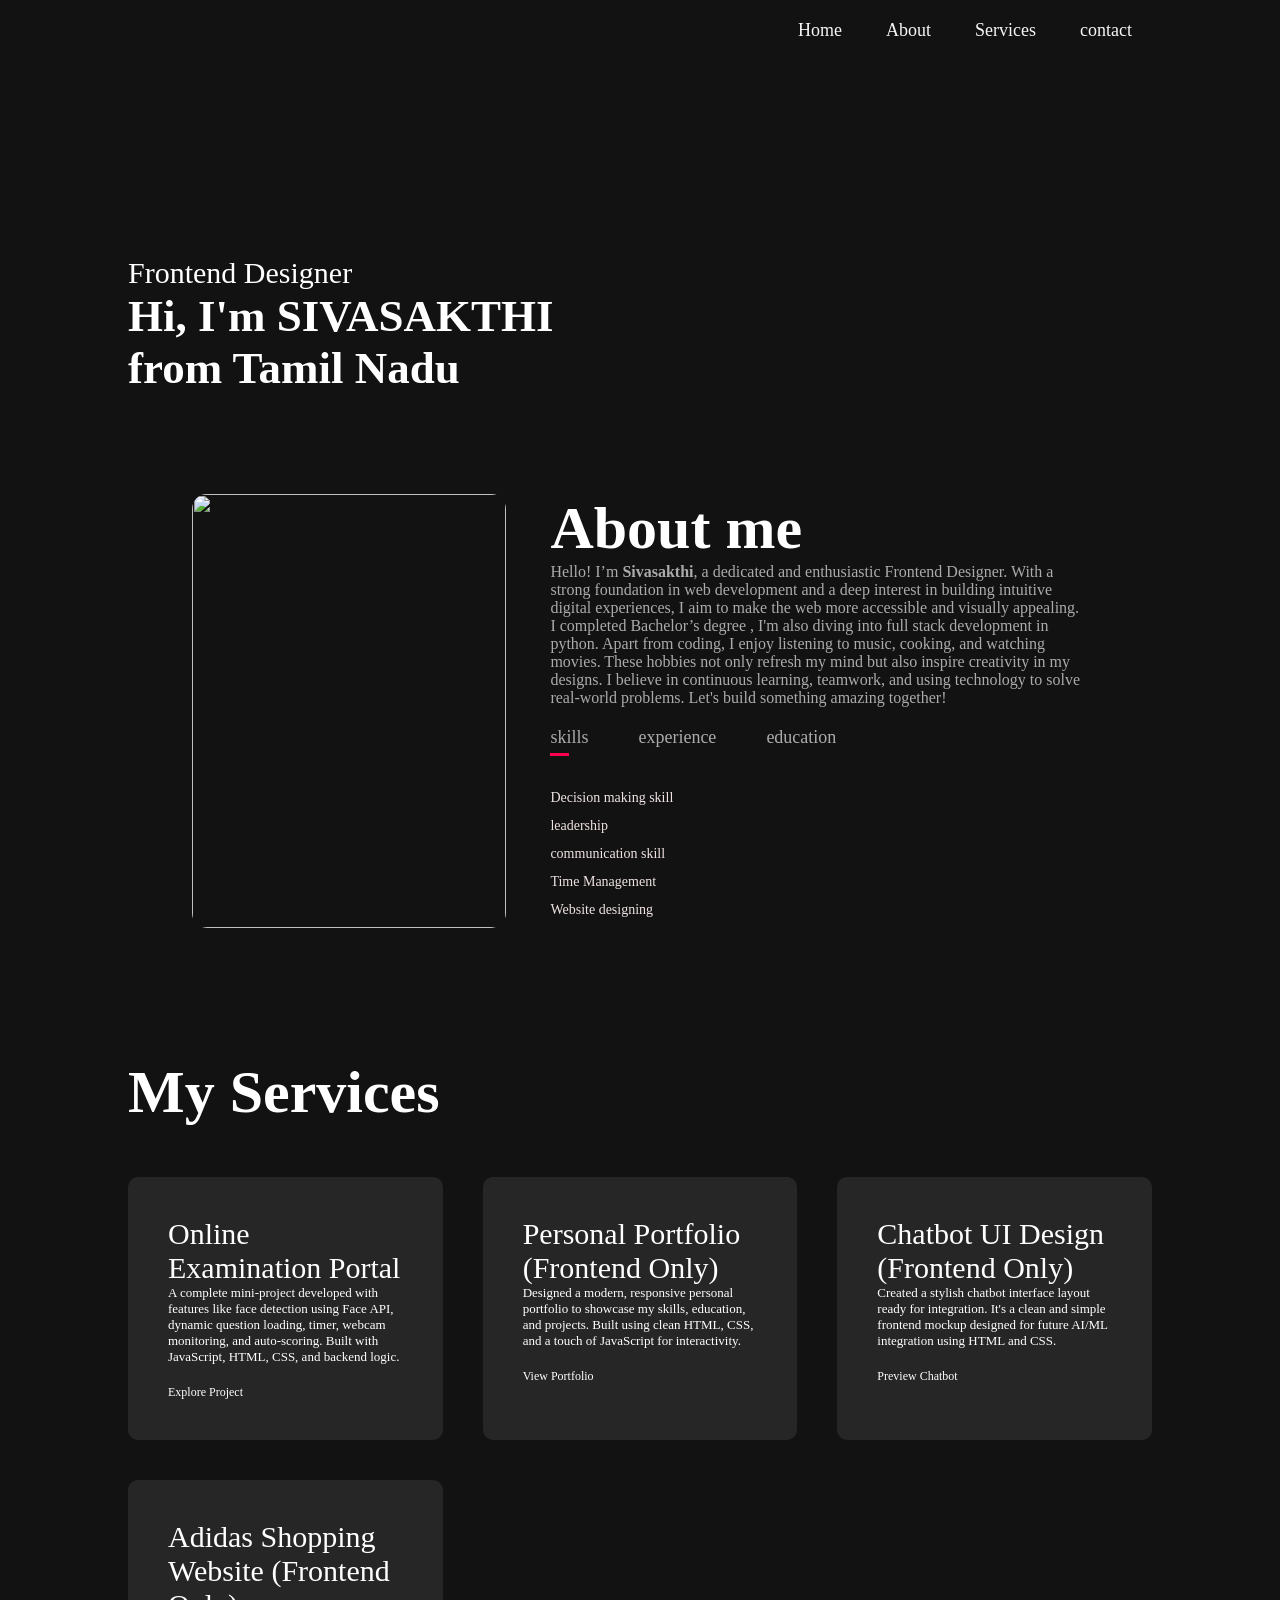
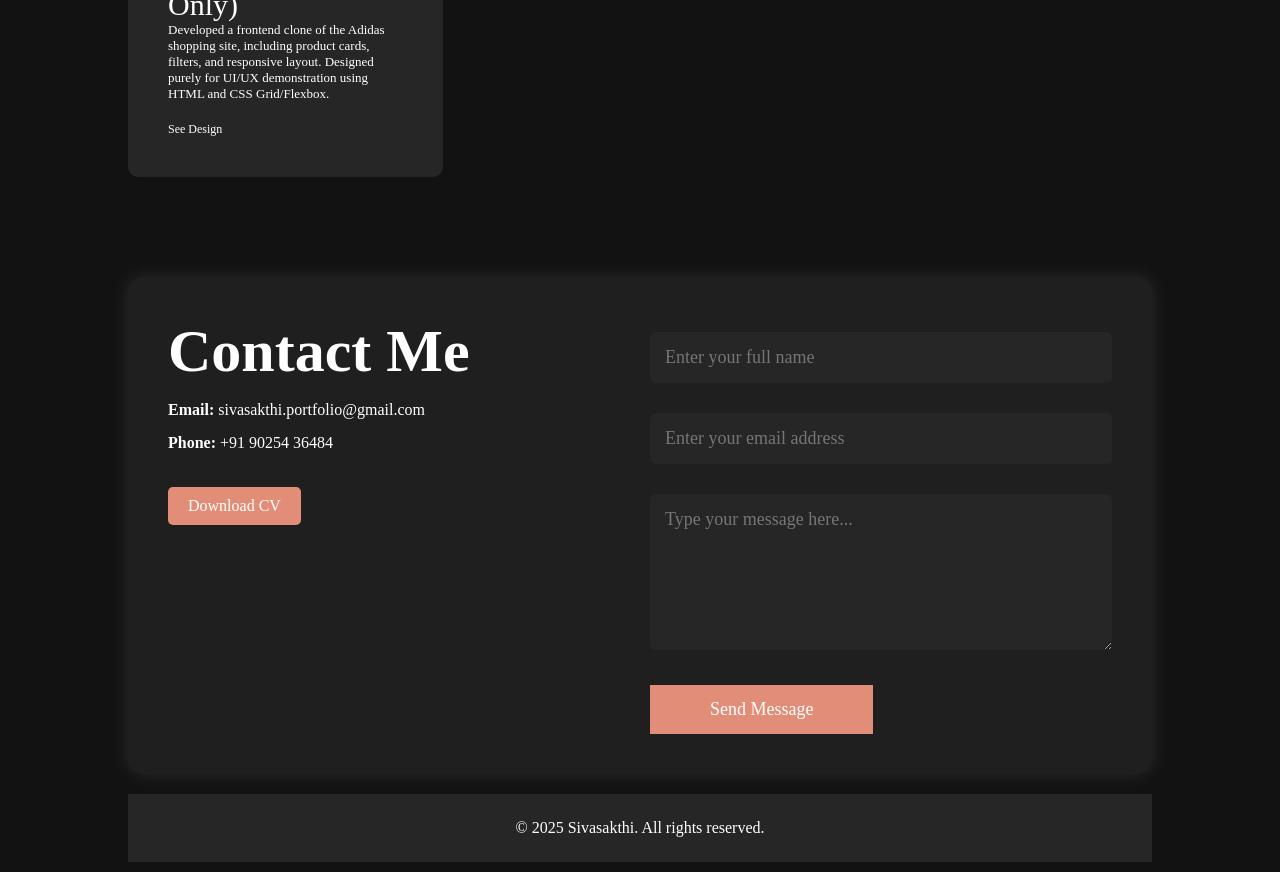
==== index.html @ 2603a2e5 "Fix Vercel 404 by moving index.html to root" ====
<html lang="en">
<head>
    <meta charset="UTF-8">
    <meta name="viewport" content="width=device-width, initial-scale=1.0">
    <title> Personal Portfolio website</title>
    <link rel="stylesheet" href="style.css">
    <link rel="stylesheet" href="scr">
</head>
<body>
    <div id="header">
        <div class="container">
            <nav>
               <h1></h1>
               <ul>
                   <li><a href="#header">Home</a></li>
                   <li><a href="#About">About</a></li>
                   <li><a href="#Services">Services</a></li>
                   <li><a href="#contact">contact</a></li>
               </ul>
            </nav>
            <div class="header-text">
                <p>Frontend Designer</p>
                <h2>Hi, I'm <span>SIVASAKTHI</span><br> from Tamil Nadu</h2>
            </div>
        </div>
    </div>
    <div id="About">
        <div class="container">
            <div class="row">
                <div class="about-col-1">
                    <img src="img/gro.PNG" alt="">
                </div>
                <div class="about-col-2">
                    <h1 class="sub-title">About me</h1>
                    <p>Hello! I’m <strong>Sivasakthi</strong>, a dedicated and enthusiastic Frontend Designer. With a strong foundation in web development and a deep interest in building intuitive digital experiences, I aim to make the web more accessible and visually appealing. I completed  Bachelor’s degree , I'm  also diving into full stack development in python. 
                     Apart from coding, I enjoy listening to music, cooking, and watching movies. These hobbies not only refresh my mind but also inspire creativity in my designs. I believe in continuous learning, teamwork, and using technology to solve real-world problems. Let's build something amazing together!</p>
                    <div class="tab-titles">
                      <p class="tab-links active-link" onclick="opentab('skills', event)">skills</p>
                      <p class="tab-links" onclick="opentab('experience', event)">experience</p>
                      <p class="tab-links" onclick="opentab('education', event)">education</p>
                    </div>
                <div class="tab-contents active-tab" id="skills">
                    <ul>
                        <li><span>Decision making skill</span></li>
                        <li><span>leadership</span></li>
                        <li><span>communication skill</span></li>
                        <li><span>Time Management</span></li>
                         <li><span>Website designing</span></li>
                    </ul>
                </div>
                <div class="tab-contents" id="experience">
                    <ul>
                        <li><span>NO Experience</span></li>
                    </ul>
                </div>
                <div class="tab-contents" id="education">
                    <ul>
                        <li><span>School</span><br>I completed my schooling from N.V.K.S Hr Secondary School</li>
                        <li><span>College</span> <br>Bachelor Degree in EEE from Amrita college of Engineering</li>
                        <li><span>Course</span><br>currently Learning Advanced full stack Development in python</li>
                    </ul>
                </div>
                </div>
            </div>
        </div>
    </div>
    <div id="Services">
        <div class="container">
            <h1 class="sub-title"> My Services</h1>
            <div class="services-list">
    <div>
        <h2>Online Examination Portal</h2>
        <p>A complete mini-project developed with features like face detection using Face API, dynamic question loading, timer, webcam monitoring, and auto-scoring. Built with JavaScript, HTML, CSS, and backend logic.</p>
        <a href="#">Explore Project</a>
    </div>
    <div>
        <h2>Personal Portfolio (Frontend Only)</h2>
        <p>Designed a modern, responsive personal portfolio to showcase my skills, education, and projects. Built using clean HTML, CSS, and a touch of JavaScript for interactivity.</p>
        <a href="#">View Portfolio</a>
    </div>
    <div>
        <h2>Chatbot UI Design (Frontend Only)</h2>
        <p>Created a stylish chatbot interface layout ready for integration. It's a clean and simple frontend mockup designed for future AI/ML integration using HTML and CSS.</p>
        <a href="#">Preview Chatbot</a>
    </div>
    <div>
        <h2>Adidas Shopping Website (Frontend Only)</h2>
        <p>Developed a frontend clone of the Adidas shopping site, including product cards, filters, and responsive layout. Designed purely for UI/UX demonstration using HTML and CSS Grid/Flexbox.</p>
        <a href="#">See Design</a>
    </div>
</div>
        </div>
    </div>
    <div id="contact">
    <div class="container">
        <div class="contact-box">
            <div class="row">
                <div class="contact-left">
                    <h1 class="sub-title">Contact Me</h1>
                    <p><strong>Email:</strong> sivasakthi.portfolio@gmail.com</p>
                    <p><strong>Phone:</strong> +91 90254 36484</p>
                    <a href="img/prof resume.pdf" download class="btn btn2">Download CV</a>
                </div> 
                <div class="contact-right">
                    <form>
                        <input type="text" name="Name" placeholder="Enter your full name" required>
                        <input type="email" name="email" placeholder="Enter your email address" required>
                        <textarea name="Message" rows="6" placeholder="Type your message here..." required></textarea>
                        <button type="submit" class="btn btn2">Send Message</button>
                    </form>
                </div>
            </div>
        </div>
        <div class="copyright">
            <p>&copy; 2025 Sivasakthi. All rights reserved.</p>
        </div>
    </div>
</div>    
    </div>
    <script>
    var tablinks = document.getElementsByClassName("tab-links");
    var tabcontents = document.getElementsByClassName("tab-contents");

    function opentab(tabname) {
        for (tablink of tablinks) {
            tablink.classList.remove("active-link");
        }
        for (tabcontent of tabcontents) {
            tabcontent.classList.remove("active-tab");
        }
        event.currentTarget.classList.add("active-link");
        document.getElementById(tabname).classList.add("active-tab");
    }
</script>

   
</body>
</html>
---- style.css ----
* {
    margin: 0;
    padding: 0;
    font-family: 'Times New Roman', Times, serif;
}

html {
    scroll-behavior: smooth;
}

body {
    background-color: #121212; /* example: dark gray */
    color: white;
}


.container {
    padding: 10px 10%;
}

/* ===== Navigation ===== */
nav {
    display: flex;
    align-items: center;
    justify-content: space-between;
    flex-wrap: wrap;
}

nav ul li {
    display: inline-block;
    list-style: none;
    margin: 10px 20px;
}

nav ul li a {
    color: #f8f5f5;
    text-decoration: none;
    font-size: 18px;
    position: relative;
}

nav ul li a::after {
    content: '';
    width: 0;
    height: 3px;
    background: rgb(197, 12, 12);
    position: absolute;
    left: 0;
    bottom: -6px;
    transition: 0.5s;
}

nav ul li a:hover::after {
    width: 100%;
}

/* ===== Header Text ===== */
.header-text {
    margin-top: 20%;
    font-size: 30px;
}

.header-text h1 {
    font-size: 60px;
    margin-top: 20px;
}

/* ===== About Section ===== */
#about {
    padding: 80px;
    color: #ababab;
}

.row {
    display: flex;
    justify-content: space-between;
    flex-wrap: wrap;
}

.about-col-1 {
    flex-basis: 35%;
}

.about-col-1 img {
    width: 100%;
    border-radius: 15px;
}

.about-col-2 {
    flex-basis: 60%;
}

.sub-title {
    font-size: 60px;
    font-weight: 600;
    color: #fff;
}

/* ===== Tabs ===== */
.tab-titles {
    display: flex;
    margin: 20px 0 40px;
}

.tab-links {
    margin-right: 50px;
    font-size: 18px;
    font-weight: 500;
    cursor: pointer;
    position: relative;
}

.tab-links::after {
    content: '';
    width: 0;
    height: 3px;
    background: #ff004f;
    position: absolute;
    left: 0;
    bottom: -8px;
    transition: 0.5s;
}

.tab-links.active-link::after {
    width: 50%;
}

.tab-contents {
    display: none;
    transition: opacity 0.3s ease-in-out;
}

.tab-contents.active-tab {
    display: block;
    opacity: 1;
}

.tab-contents ul li {
    list-style: none;
    margin: 10px 0;
}

.tab-contents ul li span {
    color: #f0e3e3;
    font-size: 14px;
}

/* ===== Services Section ===== */
#services {
    padding: 30px 0;
}

.services-list {
    display: grid;
    grid-template-columns: repeat(auto-fit, minmax(250px, 1fr));
    grid-gap: 40px;
    margin-top: 50px;
}

.services-list div {
    background: #262626;
    padding: 40px;
    font-size: 13px;
    font-weight: 300;
    border-radius: 10px;
    transition: background 0.5s, transform 0.5s;
}

.services-list div h2 {
    font-size: 30px;
    font-weight: 500;
}

.services-list div a {
    text-decoration: none;
    color: #fff;
    font-size: 12px;
    margin-top: 20px;
    display: inline-block;
}

.services-list div:hover {
    background: #ff004f;
    transform: translateY(-10px);
}

/* ===== Contact Section ===== */
.contact-box {
    background-color: #1f1f1f;
    border-radius: 15px;
    padding: 40px;
    box-shadow: 0 0 20px rgba(255, 255, 255, 0.1);
    margin-top: 50px;
}

.contact-box .row {
    display: flex;
    flex-wrap: wrap;
    justify-content: space-between;
    gap: 20px;
}

.contact-left,
.contact-right {
    flex: 1 1 45%;
}

.contact-left h1,
.contact-left p {
    margin-bottom: 15px;
}

.contact-left a.btn2 {
    margin-top: 20px;
    display: inline-block;
    background: #e28d78;
    text-decoration: none;
    padding: 10px 20px;
    border-radius: 5px;
    color: #fff;
}

/* Form */
.contact-right form {
    width: 100%;
}

form input,
form textarea {
    width: 100%;
    border: 0;
    outline: none;
    background: #262626;
    padding: 15px;
    margin: 15px 0;
    color: #fff;
    font-size: 18px;
    border-radius: 6px;
}

form .btn2 {
    padding: 14px 60px;
    font-size: 18px;
    margin-top: 20px;
    cursor: pointer;
    background: #e28d78;
    border: none;
    color: #fff;
}

/* ===== Footer ===== */
.copyright {
    width: 100%;
    text-align: center;
    padding: 25px 0;
    background: #262626;
    font-weight: 300;
    margin-top: 20px;
}
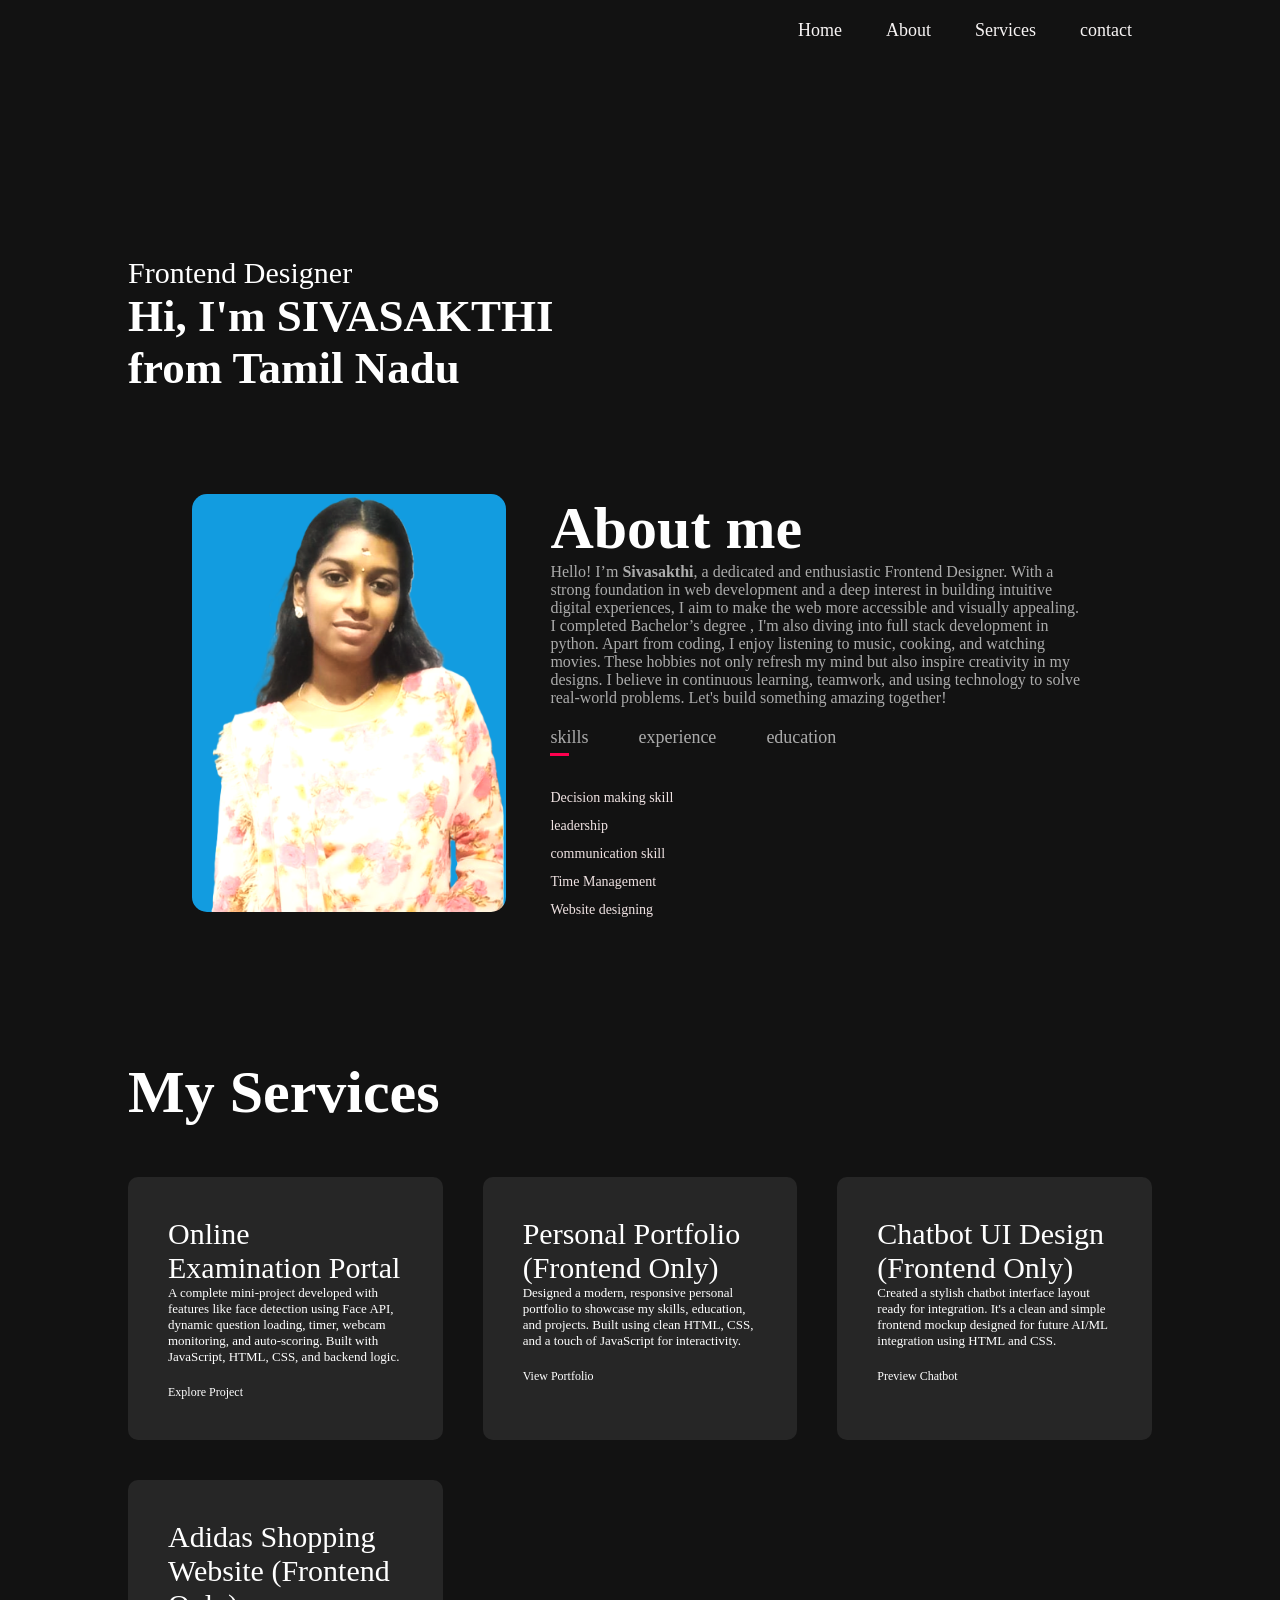
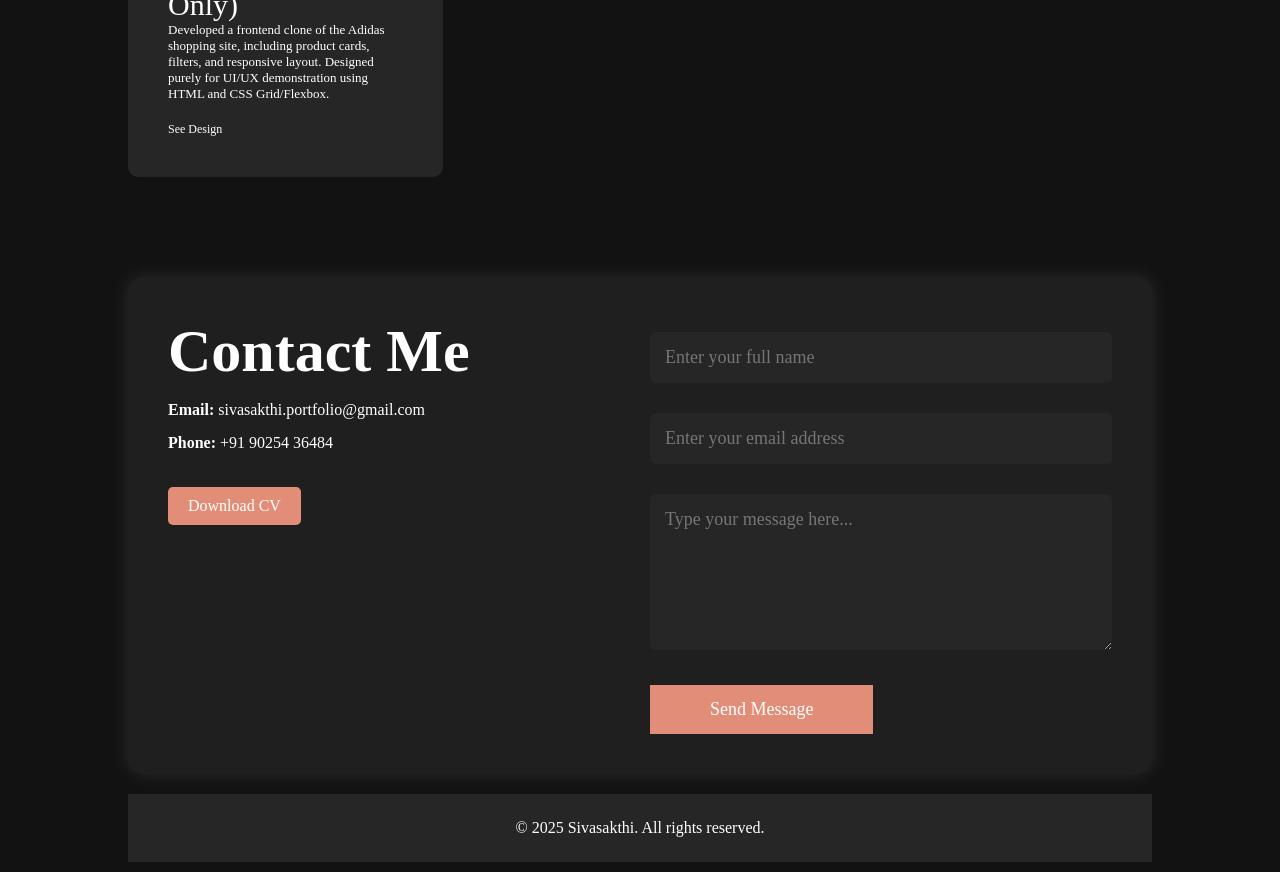
==== commit 165847f1: "Fix image path" ====
--- a/index.html
+++ b/index.html
@@ -28,7 +28,7 @@
         <div class="container">
             <div class="row">
                 <div class="about-col-1">
-                    <img src="img/gro.PNG" alt="">
+                    <img src="images/gro.PNG" alt="">
                 </div>
                 <div class="about-col-2">
                     <h1 class="sub-title">About me</h1>
@@ -99,7 +99,7 @@
                     <h1 class="sub-title">Contact Me</h1>
                     <p><strong>Email:</strong> sivasakthi.portfolio@gmail.com</p>
                     <p><strong>Phone:</strong> +91 90254 36484</p>
-                    <a href="img/prof resume.pdf" download class="btn btn2">Download CV</a>
+                    <a href="images/prof resume.pdf" download class="btn btn2">Download CV</a>
                 </div> 
                 <div class="contact-right">
                     <form>
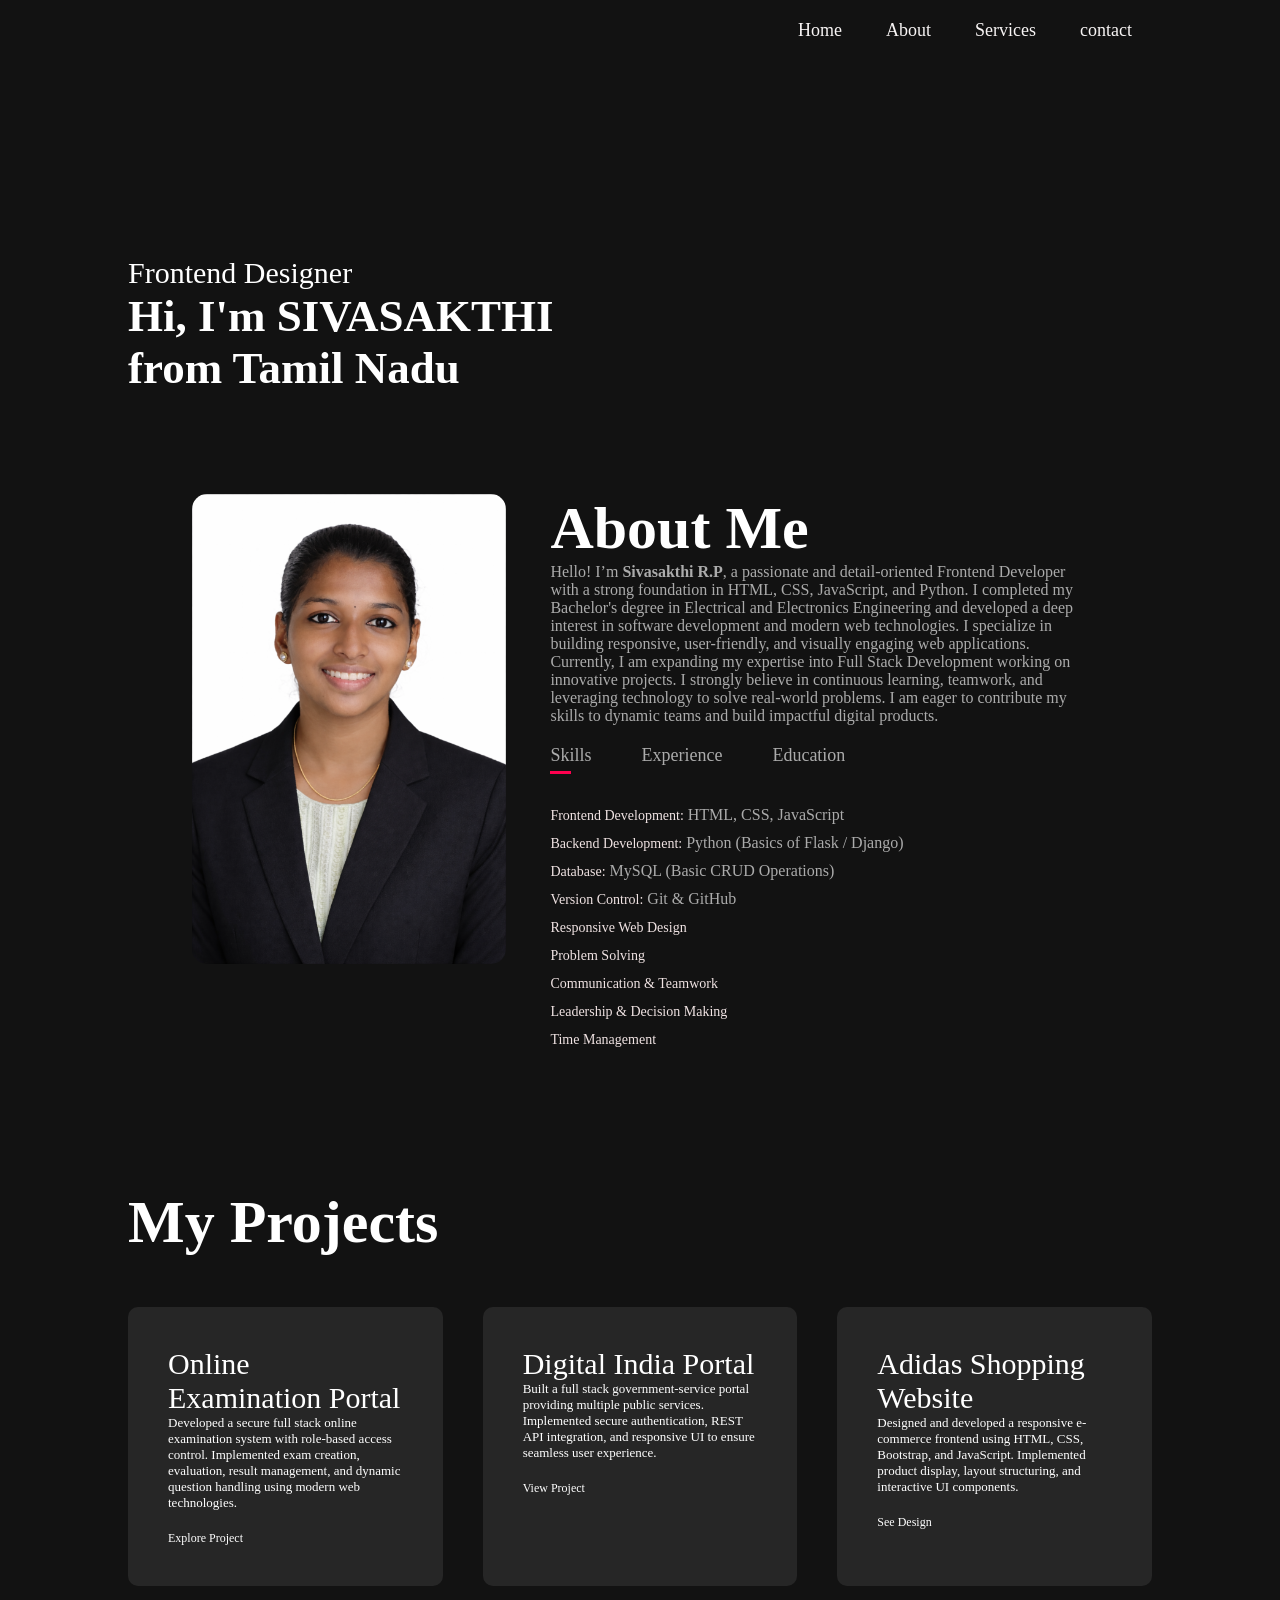
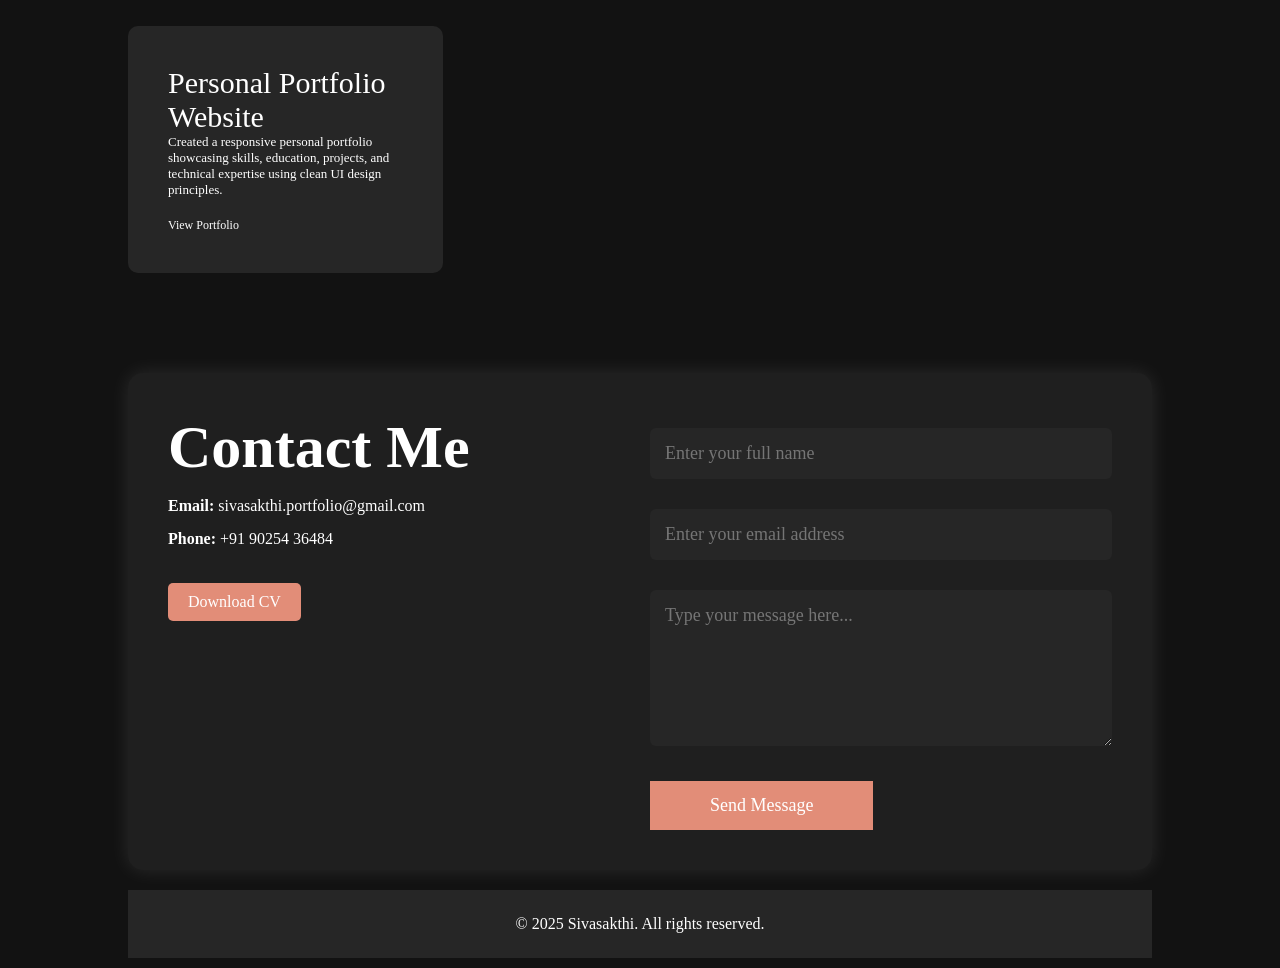
==== commit e6a16d41: "Updated portfolio and profile image" ====
--- a/index.html
+++ b/index.html
@@ -28,66 +28,119 @@
         <div class="container">
             <div class="row">
                 <div class="about-col-1">
-                    <img src="images/gro.PNG" alt="">
+                    <img src="images/prof image.png" alt="">
                 </div>
                 <div class="about-col-2">
-                    <h1 class="sub-title">About me</h1>
-                    <p>Hello! I’m <strong>Sivasakthi</strong>, a dedicated and enthusiastic Frontend Designer. With a strong foundation in web development and a deep interest in building intuitive digital experiences, I aim to make the web more accessible and visually appealing. I completed  Bachelor’s degree , I'm  also diving into full stack development in python. 
-                     Apart from coding, I enjoy listening to music, cooking, and watching movies. These hobbies not only refresh my mind but also inspire creativity in my designs. I believe in continuous learning, teamwork, and using technology to solve real-world problems. Let's build something amazing together!</p>
-                    <div class="tab-titles">
-                      <p class="tab-links active-link" onclick="opentab('skills', event)">skills</p>
-                      <p class="tab-links" onclick="opentab('experience', event)">experience</p>
-                      <p class="tab-links" onclick="opentab('education', event)">education</p>
-                    </div>
-                <div class="tab-contents active-tab" id="skills">
-                    <ul>
-                        <li><span>Decision making skill</span></li>
-                        <li><span>leadership</span></li>
-                        <li><span>communication skill</span></li>
-                        <li><span>Time Management</span></li>
-                         <li><span>Website designing</span></li>
-                    </ul>
-                </div>
-                <div class="tab-contents" id="experience">
-                    <ul>
-                        <li><span>NO Experience</span></li>
-                    </ul>
-                </div>
-                <div class="tab-contents" id="education">
-                    <ul>
-                        <li><span>School</span><br>I completed my schooling from N.V.K.S Hr Secondary School</li>
-                        <li><span>College</span> <br>Bachelor Degree in EEE from Amrita college of Engineering</li>
-                        <li><span>Course</span><br>currently Learning Advanced full stack Development in python</li>
-                    </ul>
-                </div>
+    <h1 class="sub-title">About Me</h1>
+    <p>
+        Hello! I’m <strong>Sivasakthi R.P</strong>, a passionate and detail-oriented Frontend Developer with a strong foundation in HTML, CSS, JavaScript, and Python. I completed my Bachelor's degree in Electrical and Electronics Engineering and developed a deep interest in software development and modern web technologies.
+        
+        I specialize in building responsive, user-friendly, and visually engaging web applications. Currently, I am expanding my expertise into Full Stack Development working on innovative projects.
+        
+        I strongly believe in continuous learning, teamwork, and leveraging technology to solve real-world problems. I am eager to contribute my skills to dynamic teams and build impactful digital products.
+    </p>
+
+    <div class="tab-titles">
+        <p class="tab-links active-link" onclick="opentab('skills', event)">Skills</p>
+        <p class="tab-links" onclick="opentab('experience', event)">Experience</p>
+        <p class="tab-links" onclick="opentab('education', event)">Education</p>
+    </div>
+
+
+            <div class="tab-contents active-tab" id="skills">
+    <ul>
+        <li><span>Frontend Development:</span> HTML, CSS, JavaScript</li>
+        <li><span>Backend Development:</span> Python (Basics of Flask / Django)</li>
+        <li><span>Database:</span> MySQL (Basic CRUD Operations)</li>
+        <li><span>Version Control:</span> Git & GitHub</li>
+        <li><span>Responsive Web Design</span></li>
+        <li><span>Problem Solving</span></li>
+        <li><span>Communication & Teamwork</span></li>
+        <li><span>Leadership & Decision Making</span></li>
+        <li><span>Time Management</span></li>
+    </ul>
+</div>
+
+           <div class="tab-contents" id="experience">
+    <ul>
+        <li>
+            <span>Full Stack Developer Intern</span><br>
+            Worked on developing responsive web applications using HTML, CSS, JavaScript, and Python. 
+            Assisted in building backend logic, integrating frontend with backend, and deploying projects using GitHub and Vercel.
+        </li>
+    </ul>
+</div>
+
+              <div class="tab-contents" id="education">
+    <ul>
+        <li>
+            <span>Bachelor of Engineering (EEE)</span><br>
+            Amrita College of Engineering<br>
+            Expected Completion: 2024
+        </li>
+
+        <li>
+            <span>Higher Secondary Education</span><br>
+            N.V.K.S Higher Secondary School, Attoor<br>
+            Completed: 2020
+        </li>
+
+        <li>
+            <span>Advanced Python Certification</span><br>
+            IPCS Global, Trivandrum<br>
+            Completed Professional Training in Python Programming
+        </li>
+    </ul>
+</div>
+
                 </div>
             </div>
         </div>
     </div>
     <div id="Services">
-        <div class="container">
-            <h1 class="sub-title"> My Services</h1>
-            <div class="services-list">
-    <div>
-        <h2>Online Examination Portal</h2>
-        <p>A complete mini-project developed with features like face detection using Face API, dynamic question loading, timer, webcam monitoring, and auto-scoring. Built with JavaScript, HTML, CSS, and backend logic.</p>
-        <a href="#">Explore Project</a>
-    </div>
-    <div>
-        <h2>Personal Portfolio (Frontend Only)</h2>
-        <p>Designed a modern, responsive personal portfolio to showcase my skills, education, and projects. Built using clean HTML, CSS, and a touch of JavaScript for interactivity.</p>
-        <a href="#">View Portfolio</a>
-    </div>
-    <div>
-        <h2>Chatbot UI Design (Frontend Only)</h2>
-        <p>Created a stylish chatbot interface layout ready for integration. It's a clean and simple frontend mockup designed for future AI/ML integration using HTML and CSS.</p>
-        <a href="#">Preview Chatbot</a>
-    </div>
-    <div>
-        <h2>Adidas Shopping Website (Frontend Only)</h2>
-        <p>Developed a frontend clone of the Adidas shopping site, including product cards, filters, and responsive layout. Designed purely for UI/UX demonstration using HTML and CSS Grid/Flexbox.</p>
-        <a href="#">See Design</a>
-    </div>
+    <div class="container">
+        <h1 class="sub-title">My Projects</h1>
+        <div class="services-list">
+
+            <div>
+                <h2>Online Examination Portal</h2>
+                <p>
+                    Developed a secure full stack online examination system with role-based access control.
+                    Implemented exam creation, evaluation, result management, and dynamic question handling
+                    using modern web technologies.
+                </p>
+                <a href="#">Explore Project</a>
+            </div>
+
+            <div>
+                <h2>Digital India Portal</h2>
+                <p>
+                    Built a full stack government-service portal providing multiple public services.
+                    Implemented secure authentication, REST API integration, and responsive UI
+                    to ensure seamless user experience.
+                </p>
+                <a href="#">View Project</a>
+            </div>
+
+            <div>
+                <h2>Adidas Shopping Website</h2>
+                <p>
+                    Designed and developed a responsive e-commerce frontend using HTML, CSS, Bootstrap,
+                    and JavaScript. Implemented product display, layout structuring, and interactive UI components.
+                </p>
+                <a href="#">See Design</a>
+            </div>
+
+            <div>
+                <h2>Personal Portfolio Website</h2>
+                <p>
+                    Created a responsive personal portfolio showcasing skills, education, projects,
+                    and technical expertise using clean UI design principles.
+                </p>
+                <a href="#">View Portfolio</a>
+            </div>
+
+        </div>
 </div>
         </div>
     </div>
